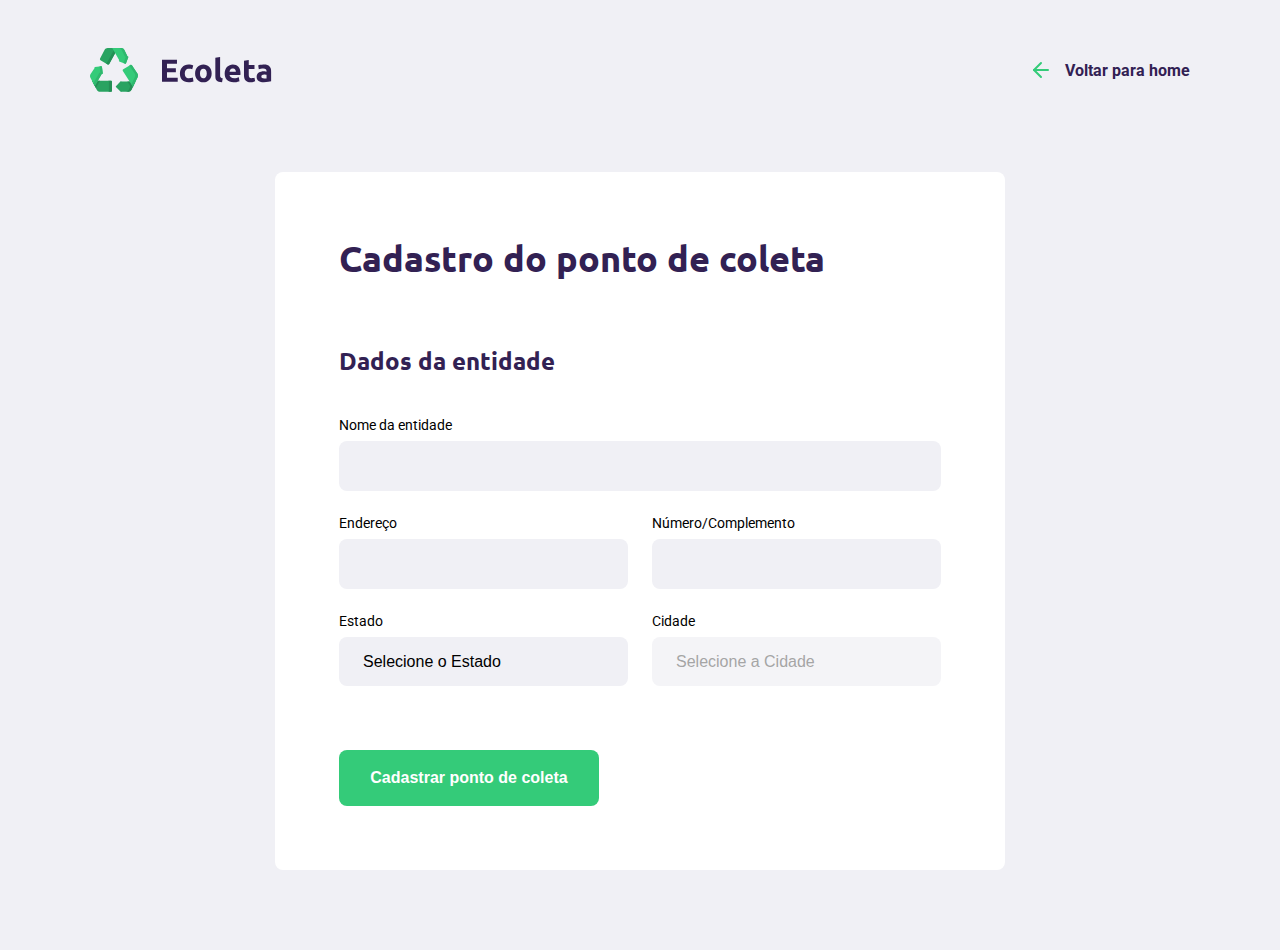
==== create-point.html @ 9dde8c4e "Pagina home e formulario" ====
<!DOCTYPE html>
<html lang="pt_br">
<head>
    <meta charset="UTF-8">
    <meta name="viewport" content="width=device-width, initial-scale=1.0">
    <title>Criar um ponto de coleta</title>

    <link href="https://fonts.googleapis.com/css2?family=Roboto&family=Ubuntu:ital,wght@0,500;0,700;1,400&display=swap" rel="stylesheet">
    

    <link rel="stylesheet" href="/styles/main.css">
    <link rel="stylesheet" href="/styles/create-point.css">
    <link rel="stylesheet" href="/styles/responsive.css">

</head>
<body>


<div id="page-create-point">

        <header>
            <img src="/assets/logo.svg" alt="Logomarca">
            <a href="#">
                <span></span>
                Voltar para home
            </a>
        </header>

        <form action="">

            <h1>Cadastro do ponto de coleta</h1>

            <fieldset>
                <legend>
                    <h2>Dados da entidade </h2>
                </legend>

                <div class="field">
                    <label for="">Nome da entidade</label>
                    <input type="text" name="name">
                </div>

                <div class="field-group">

                    <div class="field">
                        <label for="addres">Endereço</label>
                        <input type="text" name="addres">
                    </div>
                    <div class="field">
                        <label for="addres2">Número/Complemento</label>
                        <input type="text" name="addres2">
                    </div>

                </div>

                <div class="field-group">
                    
                    <div class="field">
                        <label for="addres2">Estado</label>
                        <select name="uf" >
                            <option value="">Selecione o Estado</option>
                        </select>

                        <input type="hidden" name="state">
                    </div>

                    <div class="field">
                        <label for="city">Cidade</label>
                        <select name="city" disabled>
                            <option value="">Selecione a Cidade</option>
                        </select>
                    </div>

                </div>
            </fieldset>






            <!-- <fieldset>
                <legend>
                    <h2>Itens de coleta</h2>
                </legend>
            </fieldset> -->

            <button type="submit">Cadastrar ponto de coleta</button>

        </form>

        <script src="/scripts/create-points.js"></script>
</div>

</body>
</html>
---- styles/main.css ----
:root{
    --title-color: #322153;
    --primary-color: #34cb79;
}

*{
    margin: 0;
    padding: 0;
    box-sizing: border-box;

}

html{
    font-family: "Roboto", sans-serif;
}

body{
    background: #f0f0f5;
    -webkit-font-smoothing: antialiased;

}

a{
    text-decoration: none;
}

h1, h2, h3, h4, h5, h6{
    color: var(--title-color);
    font-family: 'Ubuntu', sans-serif;
}

/*
BOX MODEl
Modelo de caixa
Toda caixa tem
Largura, altura, espaçamentos, preenchimentos
bordas, cor, fundo, maneira que é vista pelo html (display)
*/
---- styles/create-point.css ----
#page-create-point{
    width: 90%;
    max-width: 1100px;

    margin: 0 auto;
}

#page-create-point header{
    margin-top: 48px;

    display: flex;
    justify-content: space-between;

    align-items: center;
}

#page-create-point header a{
    color: var(--title-color);
    font-weight: bold;

    display: flex;

    align-items: center;

}

#page-create-point header a span {
    margin-right: 16px;
    background-image: url("../assets/arrow-left.svg");

    display: flex;

    width: 20px;
    height: 24px;
}

form{
    background-color: white;

    margin: 80px auto;
    padding: 64px;
    
    border-radius: 8px;
    
    max-width: 730px;

}

form h1{
    font-size: 36px;
}

form fieldset{
    margin-top: 64px;

    border: 0;
}

form legend{

    margin-bottom: 40px;

}

form legend h2{
    font-size: 24px;
}

form .field{
    flex: 1;
    display: flex;
    flex-direction: column;

    margin-bottom: 24px;

}

form .field-group {
    display: flex;
}

form input,
form select{
    background-color: #f0f0f5;

    border: 0;
    padding: 16px 24px;

    font-size: 16px;

    border-radius: 8px;
    outline: none;
}

form select{
    -webkit-appearance: none;
    -moz-appearance: none;
    appearance: none;
}

form label{
    font-size: 14px;
    margin-bottom: 8px;
}

form .field-group .field + .field{
    margin-left: 24px;
}

form button{
    width: 260px;
    height: 56px;

    background-color: var(--primary-color);
    border-radius: 8px;

    color: white;
    font-weight: bold;
    font-size: 16px;

    border: 0;
    outline: none;

    margin-top: 40px;

    transition: background-color 400ms;

}

form button:hover{
    background-color: #2fb86e;
}
---- styles/responsive.css ----
@media(max-width: 900px){
    #page-home{
        background-position-x: 70vw ;
    }

    #page-home .content{
        align-items: center;
        text-align: center;
    }

    #page-home header a {
        position: absolute;
        bottom: 48px;

        left: 50%;
        transform: translateX(-50%);
    }

    #page-home main{
        align-items: center;
    }
}
@media (min-width:1440px){
    #page-home{
        background-position-x: 40vw;
    }
}
@media (max-height: 760px){
    #page-home{
        background-position-y: 200px;
        
    }
}
@media (min-height: 600px){
    #page-home header a span {
        width: 20px;
    }
}
@media (max-height: 800px){
    #page-home{
        background-position-y: 200px;
    }
    #page-home main h1 {
        font-size: 34px;
    }
    #page-home main p {
        font-size: 20px;
    }
    #page-home main a {
        margin-top: 30px;
    }
   
}
@media (max-width: 400px){
    #page-home{
        background-position-y: 200px;
    }
    #page-home main h1 {
        font-size: 24px;
    }
    #page-home main p {
        font-size: 15px;
    }
    #page-home header a span {
        width: 30px;
    }
}
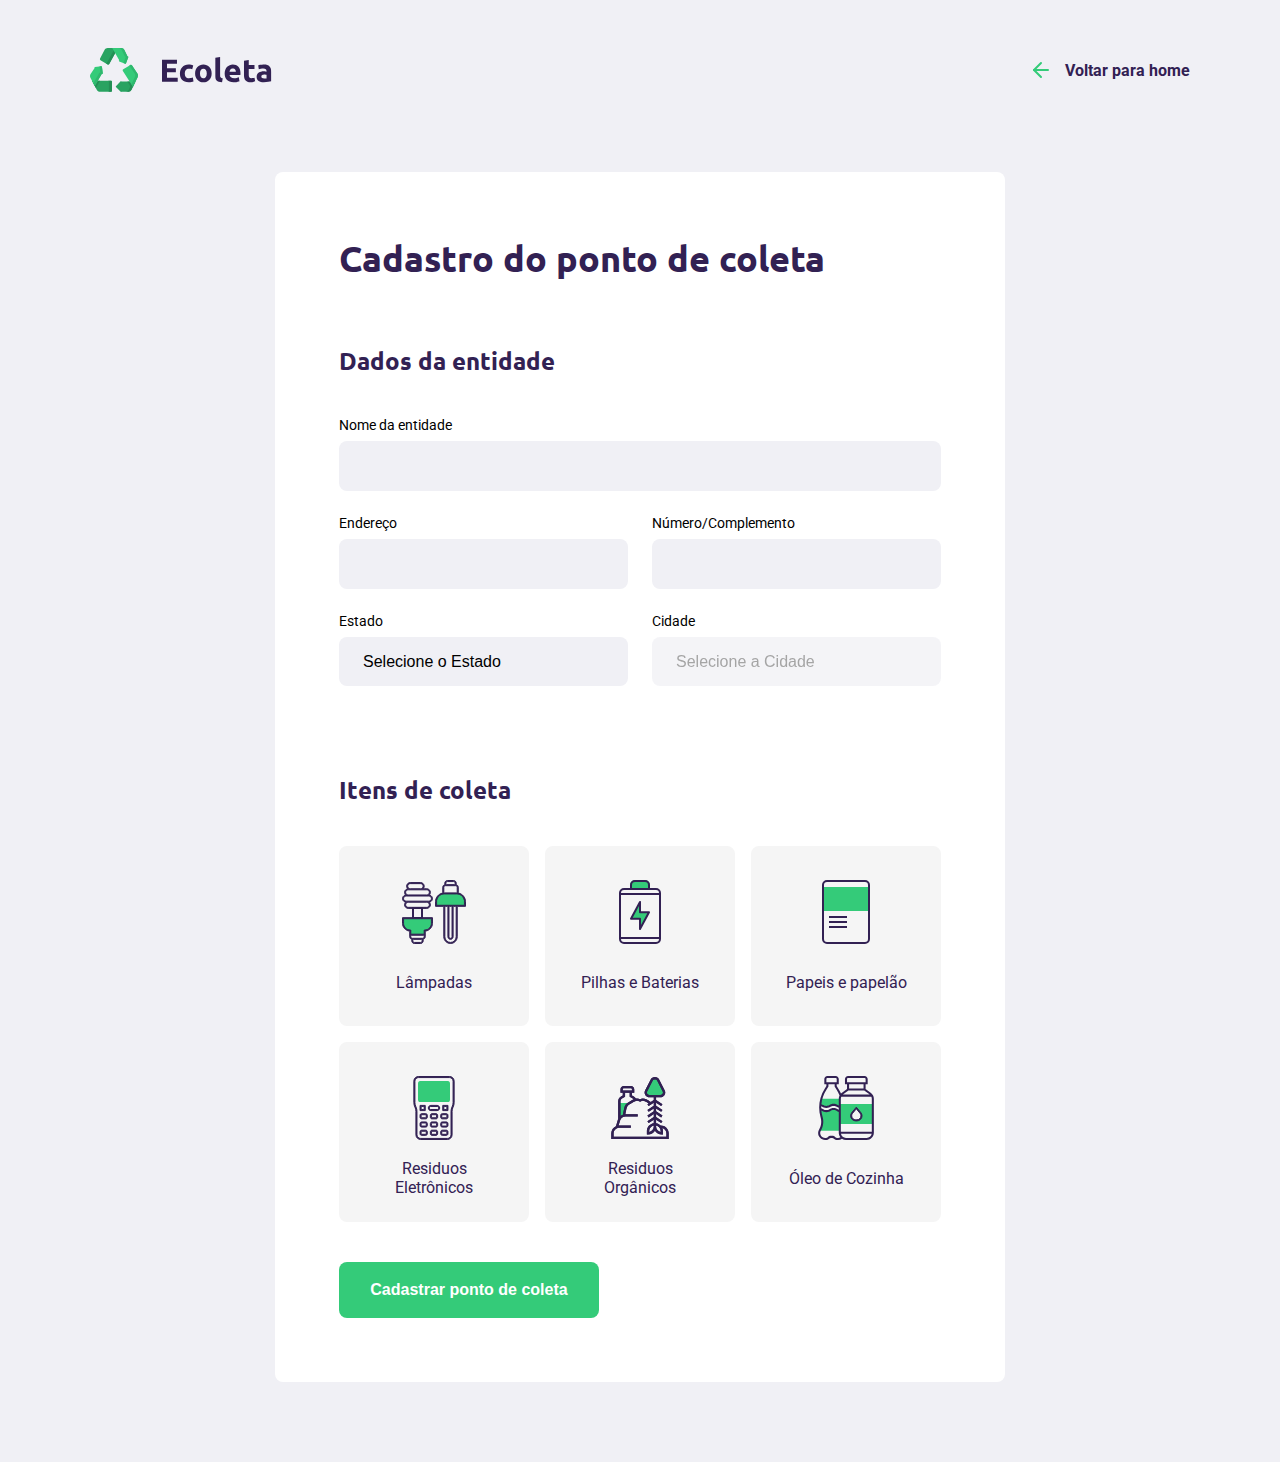
==== commit ca84cb7c: "Pagina de resultados" ====
--- a/create-point.html
+++ b/create-point.html
@@ -20,7 +20,7 @@
 
         <header>
             <img src="/assets/logo.svg" alt="Logomarca">
-            <a href="#">
+            <a href="/">
                 <span></span>
                 Voltar para home
             </a>
@@ -37,18 +37,18 @@
 
                 <div class="field">
                     <label for="">Nome da entidade</label>
-                    <input type="text" name="name">
+                    <input type="text" name="name"  required>
                 </div>
 
                 <div class="field-group">
 
                     <div class="field">
                         <label for="addres">Endereço</label>
-                        <input type="text" name="addres">
+                        <input type="text" name="addres" required>
                     </div>
                     <div class="field">
                         <label for="addres2">Número/Complemento</label>
-                        <input type="text" name="addres2">
+                        <input type="text" name="addres2" required>
                     </div>
 
                 </div>
@@ -57,16 +57,16 @@
                     
                     <div class="field">
                         <label for="addres2">Estado</label>
-                        <select name="uf" >
+                        <select name="uf" required>
                             <option value="">Selecione o Estado</option>
                         </select>
 
-                        <input type="hidden" name="state">
+                        <input type="hidden" name="state" required>
                     </div>
 
                     <div class="field">
                         <label for="city">Cidade</label>
-                        <select name="city" disabled>
+                        <select name="city" disabled re>
                             <option value="">Selecione a Cidade</option>
                         </select>
                     </div>
@@ -76,14 +76,45 @@
 
 
 
+            <fieldset>
+                <legend>
+                    <h2>Itens de coleta</h2>
+                </legend>
+
+                <div class="items-grid">
+
+                    <li data-id="1" >
+                        <img src="./assets/lampadas.svg" alt="lampadas">
+                        <span>Lâmpadas</span>
+                    </li>
+                    <li data-id="2">
+                        <img src="./assets/baterias.svg" alt="Pilhas e Baterias">
+                        <span>Pilhas e Baterias</span>
+                    </li>
+                    <li data-id="3">
+                        <img src="./assets/papeis-papelao.svg" alt="Papeis e papelão">
+                        <span>Papeis e papelão</span>
+                    </li>
+                    <li data-id="4">
+                        <img src="./assets/eletronicos.svg" alt="Residuos Eletrônicos">
+                        <span>Residuos Eletrônicos</span>
+                    </li>
+                    <li data-id="5" >
+                        <img src="./assets/organicos.svg" alt="Residuos Orgânicos">
+                        <span>Residuos Orgânicos</span>
+                    </li>
+                    <li data-id="6">
+                        <img src="./assets/oleo.svg" alt="Óleo de Cozinha">
+                        <span>Óleo de Cozinha</span>
+                    </li>
+
+                </div>
+
+                <input type="hidden" name="items">
+            </fieldset>
 
 
 
-            <!-- <fieldset>
-                <legend>
-                    <h2>Itens de coleta</h2>
-                </legend>
-            </fieldset> -->
 
             <button type="submit">Cadastrar ponto de coleta</button>
 
--- a/styles/create-point.css
+++ b/styles/create-point.css
@@ -129,4 +129,51 @@
 
 form button:hover{
     background-color: #2fb86e;
+}
+
+
+
+.items-grid{
+    display: grid;
+    grid-template-columns: 1fr 1fr 1fr;
+    gap: 16px;
+
+}
+
+.items-grid li{
+    background-color: #f5f5f5;
+    list-style: none;
+
+    border: 2px solid #f5f5f5;
+    border-radius: 8px;
+    height: 180px;
+
+    padding: 32px 24px 16px;
+
+    display: flex;
+    flex-direction: column;
+    align-items: center;
+    justify-content: space-between;
+
+    text-align: center;
+
+    cursor: pointer;
+}
+.items-grid li span{
+    flex: 1;
+    margin-top: 12px;
+    display: flex;
+    align-items: center;
+
+    color: var(--title-color);
+}
+
+.items-grid li.selected{
+    background: #e1faec;
+    border: 2px solid #34cb79;
+}
+
+.items-grid li img,
+.items-grid li span {
+    pointer-events: none;
 }--- a/styles/responsive.css
+++ b/styles/responsive.css
@@ -64,4 +64,18 @@
     #page-home header a span {
         width: 30px;
     }
+}
+@media(max-width: 1024px){
+    main .cards {
+        display: grid;
+    
+        grid-template-columns: 1fr 1fr;
+    }
+}
+@media(max-width: 700px){
+    main .cards {
+        display: grid;
+    
+        grid-template-columns: 1fr;
+    }
 }